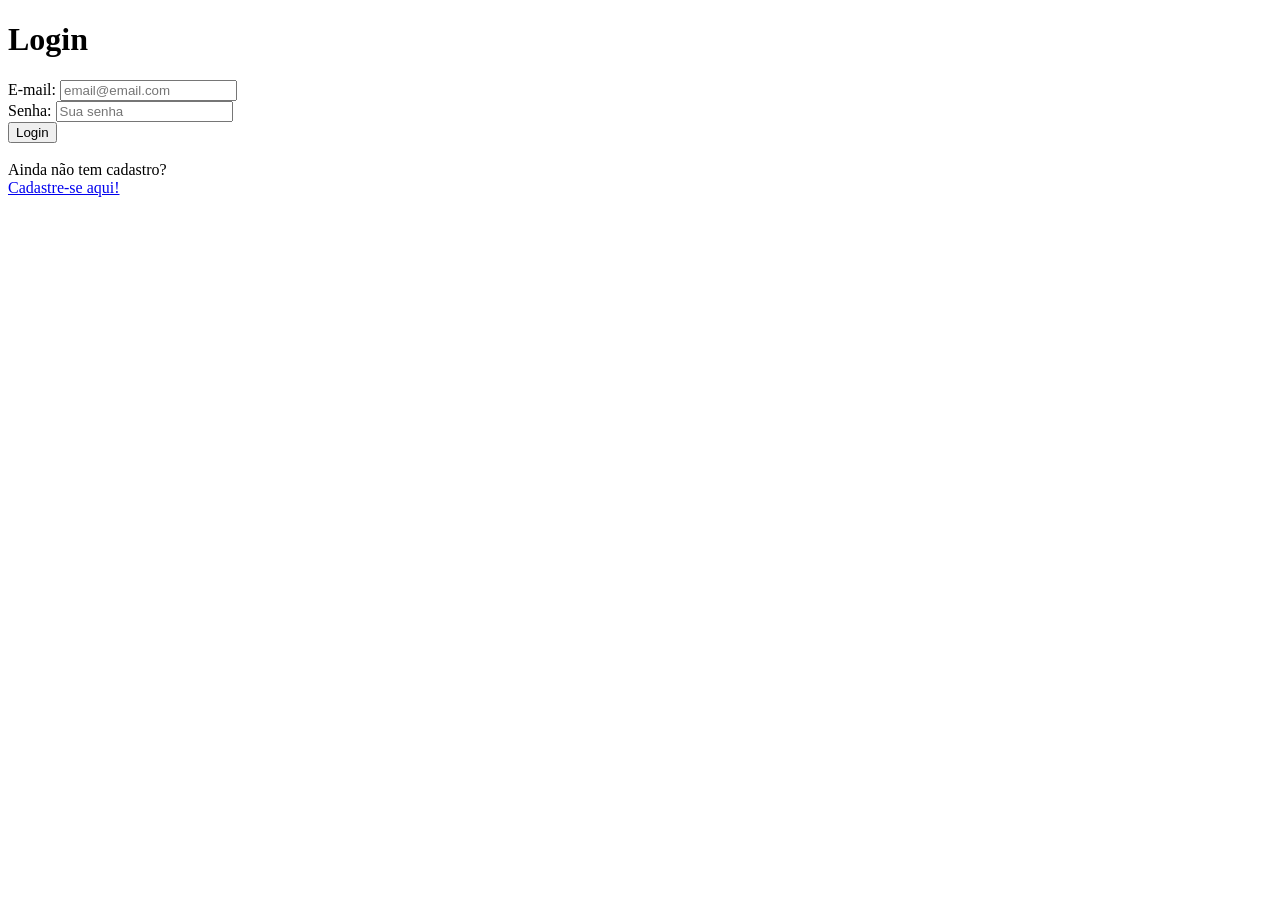
==== index.html @ de08f321 "Added all basic js/html pages" ====
<!DOCTYPE html>
<html lang="pt-BR">
<head>
    <meta charset="UTF-8">
    <meta name="viewport" content="width=device-width, initial-scale=1.0">
    <link rel="stylesheet" href="./css/style.css">
    <title>Login</title>
</head>
<body>

    <h1>Login</h1>

    <form id="login-form">
        <label for="login-email-input">E-mail:</label>
        <input
            id="login-email-input"
            name="email"
            type="email"
            placeholder="email@email.com"
            required
        ><br/>

        <label for="login-password-input">Senha:</label>
        <input
            id="login-password-input"
            name="password"
            type="password"
            placeholder="Sua senha"
            required
        ><br/>

        <button type="submit">Login</button>
    </form><br/>


    Ainda não tem cadastro?<br>
    <a href="./register.html">Cadastre-se aqui!</a>

    <script src="./js/login.js"></script>

</body>
</html>
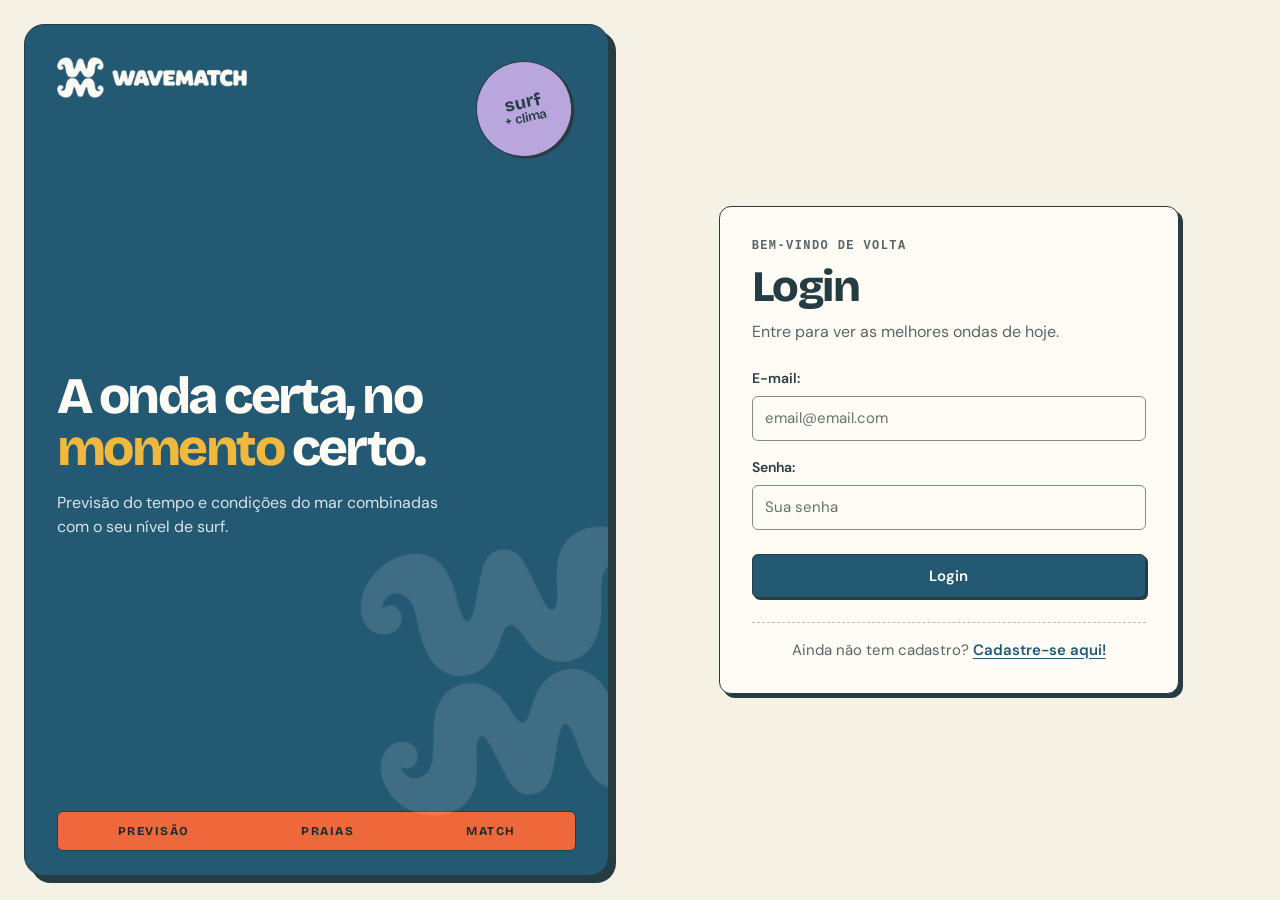
==== commit 8b229605: "Added Design System to project" ====
--- a/index.html
+++ b/index.html
@@ -3,41 +3,78 @@
 <head>
     <meta charset="UTF-8">
     <meta name="viewport" content="width=device-width, initial-scale=1.0">
+    <meta name="theme-color" content="#f6f1e5">
+    <link rel="icon" type="image/png" href="./assets/img/favicon.png">
+    <link rel="stylesheet" href="./assets/fonts/fonts.css">
+    <link rel="stylesheet" href="./css/tokens.css">
     <link rel="stylesheet" href="./css/style.css">
-    <title>Login</title>
+    <title>WaveMatch | Login</title>
 </head>
 <body>
 
-    <h1>Login</h1>
+<div class="auth">
 
-    <form id="login-form">
-        <label for="login-email-input">E-mail:</label>
-        <input
-            id="login-email-input"
-            name="email"
-            type="email"
-            placeholder="email@email.com"
-            required
-        ><br/>
+    <aside class="auth-brand">
+        <img class="brand-lockup" src="./assets/img/wavematch-lockup-cream.png" alt="WaveMatch">
+        <img class="brand-mark-bg" src="./assets/img/wavematch-mark-cream.png" alt="">
+        <span class="sticker" aria-hidden="true"><b>surf</b>+ clima</span>
 
-        <label for="login-password-input">Senha:</label>
-        <input
-            id="login-password-input"
-            name="password"
-            type="password"
-            placeholder="Sua senha"
-            required
-        ><br/>
+        <div>
+            <h2>A onda certa, no <span>momento</span> certo.</h2>
+            <p>Previsão do tempo e condições do mar combinadas com o seu nível de surf.</p>
+        </div>
 
-        <button type="submit">Login</button>
-    </form><br/>
+        <div class="ribbon" aria-hidden="true">
+            <span>Previsão</span><span>Praias</span><span>Match</span>
+        </div>
+    </aside>
 
+    <main class="auth-main">
+        <div class="card auth-card">
 
-    Ainda não tem cadastro?<br>
-    <a href="./register.html">Cadastre-se aqui!</a>
+            <span class="eyebrow">Bem-vindo de volta</span>
+            <h1>Login</h1>
+            <p class="auth-lead">Entre para ver as melhores ondas de hoje.</p>
+
+            <form id="login-form">
+                <div class="field">
+                    <label for="login-email-input">E-mail:</label>
+                    <input
+                        id="login-email-input"
+                        name="email"
+                        type="email"
+                        placeholder="email@email.com"
+                        autocomplete="email"
+                        required
+                    >
+                </div>
+
+                <div class="field">
+                    <label for="login-password-input">Senha:</label>
+                    <input
+                        id="login-password-input"
+                        name="password"
+                        type="password"
+                        placeholder="Sua senha"
+                        autocomplete="current-password"
+                        required
+                    >
+                </div>
+
+                <button class="btn primary block" type="submit">Login</button>
+            </form>
+
+            <p class="auth-switch">
+                Ainda não tem cadastro?
+                <a href="./register.html">Cadastre-se aqui!</a>
+            </p>
+
+        </div>
+    </main>
+
+</div>
 
     <script src="./js/login.js"></script>
 
 </body>
 </html>
-
--- a/assets/fonts/fonts.css
+++ b/assets/fonts/fonts.css
@@ -0,0 +1,68 @@
+@font-face {
+  font-family: 'Bricolage Grotesque';
+  font-style: normal;
+  font-weight: 400;
+  font-stretch: normal;
+  font-display: swap;
+  src: url(font-0.ttf) format('truetype');
+}
+@font-face {
+  font-family: 'Bricolage Grotesque';
+  font-style: normal;
+  font-weight: 500;
+  font-stretch: normal;
+  font-display: swap;
+  src: url(font-1.ttf) format('truetype');
+}
+@font-face {
+  font-family: 'Bricolage Grotesque';
+  font-style: normal;
+  font-weight: 600;
+  font-stretch: normal;
+  font-display: swap;
+  src: url(font-2.ttf) format('truetype');
+}
+@font-face {
+  font-family: 'Bricolage Grotesque';
+  font-style: normal;
+  font-weight: 700;
+  font-stretch: normal;
+  font-display: swap;
+  src: url(font-3.ttf) format('truetype');
+}
+@font-face {
+  font-family: 'Bricolage Grotesque';
+  font-style: normal;
+  font-weight: 800;
+  font-stretch: normal;
+  font-display: swap;
+  src: url(font-4.ttf) format('truetype');
+}
+@font-face {
+  font-family: 'DM Sans';
+  font-style: normal;
+  font-weight: 400;
+  font-display: swap;
+  src: url(font-5.ttf) format('truetype');
+}
+@font-face {
+  font-family: 'DM Sans';
+  font-style: normal;
+  font-weight: 500;
+  font-display: swap;
+  src: url(font-6.ttf) format('truetype');
+}
+@font-face {
+  font-family: 'DM Sans';
+  font-style: normal;
+  font-weight: 600;
+  font-display: swap;
+  src: url(font-7.ttf) format('truetype');
+}
+@font-face {
+  font-family: 'DM Sans';
+  font-style: normal;
+  font-weight: 700;
+  font-display: swap;
+  src: url(font-8.ttf) format('truetype');
+}
--- a/css/tokens.css
+++ b/css/tokens.css
@@ -0,0 +1,12 @@
+:root {
+  --color-paper:#f6f1e5; --color-surface:#fffcf5; --color-ink:#263c43; --color-muted:#586667; --color-line:#b9beb2;
+  --color-blue:#245974; --color-orange:#ef683b; --color-green:#386550; --color-lavender:#b8a6dd; --color-yellow:#efb841;
+  --color-action:var(--color-blue); --color-danger:#a32f32; --color-success:#286044; --color-warning:#825411; --color-info:#245974;
+  --color-success-bg:#e0eddc; --color-danger-bg:#fbe4df; --color-warning-bg:#fff0c5; --color-info-bg:#e1edf1;
+  --font-display:'Bricolage Grotesque',Georgia,serif; --font-body:'DM Sans',Arial,sans-serif; --font-code:Consolas,'Courier New',monospace;
+  --text-display:clamp(2.4rem,4vw,3.8rem); --text-title:1.65rem; --text-body:1rem; --text-label:.875rem; --text-caption:.8125rem;
+  --space-1:4px; --space-2:8px; --space-3:12px; --space-4:16px; --space-6:24px; --space-8:32px; --space-12:48px; --space-16:64px;
+  --radius-sm:6px; --radius-md:12px; --radius-lg:20px; --radius-pill:999px;
+  --border:1.5px solid var(--color-ink); --shadow-sm:2px 2px 0 var(--color-ink); --shadow-md:4px 4px 0 var(--color-ink); --shadow-lg:7px 7px 0 var(--color-ink);
+  --focus:0 0 0 3px var(--color-surface),0 0 0 5px var(--color-blue); --duration:160ms;
+}
--- a/css/style.css
+++ b/css/style.css
@@ -0,0 +1,516 @@
+/* ==========================================================================
+   WaveMatch — estilos da aplicação
+   Baseado no design system Orbit UI · WaveMatch (tokens em ./tokens.css,
+   fontes em ../assets/fonts/fonts.css). Apenas visual: nenhum seletor
+   depende de lógica, e os IDs usados pelo JavaScript não são alterados.
+   ========================================================================== */
+
+/* ---------- Base ---------- */
+*, *::before, *::after { box-sizing: border-box; }
+
+html { -webkit-text-size-adjust: 100%; }
+
+body {
+  margin: 0;
+  min-height: 100vh;
+  background: var(--color-paper);
+  color: var(--color-ink);
+  font: var(--text-body)/1.5 var(--font-body);
+}
+
+button, input, select, textarea { font: inherit; color: inherit; }
+button, a, input, select, textarea { touch-action: manipulation; -webkit-tap-highlight-color: transparent; }
+button { cursor: pointer; }
+img { max-width: 100%; display: block; }
+
+h1, h2, h3, p { margin: 0; }
+h1, h2, h3 {
+  font-family: var(--font-display);
+  line-height: 1.12;
+  letter-spacing: -.035em;
+  text-wrap: balance;
+}
+h1 { font-size: clamp(2rem, 3.4vw, 2.75rem); font-weight: 800; }
+h2 { font-size: var(--text-title); font-weight: 700; }
+p { color: var(--color-muted); }
+
+a { color: var(--color-blue); font-weight: 600; text-underline-offset: 3px; }
+a:hover { color: #18465d; }
+
+button:focus-visible, a:focus-visible, input:focus-visible,
+select:focus-visible, textarea:focus-visible {
+  outline: none;
+  box-shadow: var(--focus);
+}
+
+:disabled { opacity: .48; cursor: not-allowed; }
+
+.eyebrow {
+  display: block;
+  font: 600 12px var(--font-code);
+  letter-spacing: 1.4px;
+  text-transform: uppercase;
+  color: var(--color-muted);
+}
+
+/* ---------- Botões ---------- */
+.btn {
+  display: inline-flex;
+  justify-content: center;
+  align-items: center;
+  gap: var(--space-2);
+  min-height: 44px;
+  padding: 10px 18px;
+  border: var(--border);
+  border-radius: var(--radius-sm);
+  background: var(--color-surface);
+  font-size: 15px;
+  font-weight: 600;
+  line-height: 1.2;
+  text-decoration: none;
+  transition: background var(--duration), transform var(--duration), box-shadow var(--duration);
+}
+.btn:hover:not(:disabled) { transform: translate(-1px, -1px); box-shadow: var(--shadow-sm); }
+.btn:active:not(:disabled) { transform: translate(1px, 1px); box-shadow: none; }
+.btn:focus-visible { box-shadow: var(--focus); }
+
+.btn.primary { background: var(--color-blue); color: var(--color-surface); box-shadow: var(--shadow-sm); }
+.btn.primary:hover:not(:disabled) { background: #18465d; box-shadow: var(--shadow-md); }
+.btn.danger { background: var(--color-danger); color: #fff; }
+.btn.danger:hover:not(:disabled) { background: #8a2629; }
+.btn.block { width: 100%; }
+
+/* ---------- Campos ---------- */
+.field {
+  display: flex;
+  flex-direction: column;
+  gap: 7px;
+  margin-bottom: var(--space-4);
+  font-size: var(--text-label);
+  font-weight: 600;
+}
+
+.field-grid {
+  display: grid;
+  grid-template-columns: 1fr 1fr;
+  gap: 0 var(--space-4);
+}
+
+.field-hint {
+  font-size: var(--text-caption);
+  font-weight: 400;
+  color: var(--color-muted);
+}
+
+input:not([type=checkbox], [type=radio], [type=range]),
+select,
+textarea {
+  width: 100%;
+  min-width: 0;
+  min-height: 44px;
+  padding: 11px 12px;
+  border: 1px solid #7e8e85;
+  border-radius: var(--radius-sm);
+  background: var(--color-surface);
+  font-size: 15px;
+  font-weight: 400;
+  line-height: 1.4;
+  transition: border-color var(--duration), box-shadow var(--duration);
+}
+input:hover:not(:focus, :disabled), select:hover:not(:focus, :disabled) { border-color: var(--color-ink); }
+input:focus-visible, select:focus-visible { border-color: var(--color-blue); }
+input::placeholder { color: #65716d; }
+
+/* Estado de erro nativo — aparece só depois que a pessoa interage */
+input:user-invalid, select:user-invalid {
+  border: 2px solid var(--color-danger);
+  background: #fff6ef;
+}
+
+select {
+  appearance: none;
+  -webkit-appearance: none;
+  padding-right: 40px;
+  background-image: url("data:image/svg+xml,%3Csvg xmlns='http://www.w3.org/2000/svg' width='18' height='18' fill='none' stroke='%23263c43' stroke-width='1.7' stroke-linecap='round' stroke-linejoin='round' viewBox='0 0 24 24'%3E%3Cpath d='m6 9 6 6 6-6'/%3E%3C/svg%3E");
+  background-repeat: no-repeat;
+  background-position: right 12px center;
+  cursor: pointer;
+}
+
+input[type=date]::-webkit-calendar-picker-indicator { cursor: pointer; opacity: .75; }
+
+/* ---------- Cartões ---------- */
+.card {
+  background: var(--color-surface);
+  border: var(--border);
+  border-radius: var(--radius-md);
+  box-shadow: var(--shadow-md);
+  padding: var(--space-8);
+}
+
+/* ==========================================================================
+   Autenticação (login e cadastro)
+   ========================================================================== */
+.auth {
+  min-height: 100vh;
+  display: grid;
+  grid-template-columns: minmax(0, 1fr) minmax(0, 1.05fr);
+  gap: var(--space-8);
+  padding: var(--space-6);
+}
+
+.auth-brand {
+  position: relative;
+  display: flex;
+  flex-direction: column;
+  justify-content: space-between;
+  gap: var(--space-8);
+  padding: var(--space-8) var(--space-8) var(--space-6);
+  background: var(--color-blue);
+  color: var(--color-surface);
+  border: var(--border);
+  border-radius: var(--radius-lg);
+  box-shadow: var(--shadow-lg);
+  overflow: hidden;
+}
+
+.auth-brand .brand-lockup { width: 190px; }
+
+.auth-brand h2 {
+  font-size: clamp(2.2rem, 4vw, 3.6rem);
+  font-weight: 800;
+  letter-spacing: -.05em;
+  line-height: 1.02;
+  max-width: 11ch;
+}
+.auth-brand h2 span { color: var(--color-yellow); }
+.auth-brand p { color: #d9e4e6; max-width: 36ch; margin-top: var(--space-4); }
+
+.brand-mark-bg {
+  position: absolute;
+  right: -60px;
+  bottom: 70px;
+  width: 300px;
+  opacity: .12;
+  transform: rotate(-8deg);
+  pointer-events: none;
+}
+
+.sticker {
+  position: absolute;
+  top: 36px;
+  right: 36px;
+  width: 96px;
+  height: 96px;
+  display: flex;
+  flex-direction: column;
+  justify-content: center;
+  text-align: center;
+  background: var(--color-lavender);
+  color: var(--color-ink);
+  border: var(--border);
+  border-radius: 50%;
+  box-shadow: var(--shadow-sm);
+  font: 600 13px/1.05 var(--font-display);
+  transform: rotate(-12deg);
+}
+.sticker b { font-size: 18px; }
+
+.ribbon {
+  display: flex;
+  flex-wrap: wrap;
+  justify-content: space-around;
+  gap: var(--space-2) var(--space-4);
+  padding: 12px;
+  background: var(--color-orange);
+  color: #172b30;
+  border: var(--border);
+  border-radius: var(--radius-sm);
+  font: 700 12px var(--font-display);
+  letter-spacing: 1.5px;
+  text-transform: uppercase;
+}
+
+.auth-main {
+  display: flex;
+  align-items: center;
+  justify-content: center;
+  padding: var(--space-6) 0;
+}
+
+.auth-card { width: 100%; max-width: 460px; }
+.auth-card h1 { margin: 10px 0 var(--space-2); }
+.auth-lead { margin-bottom: var(--space-6); }
+.auth-card form .btn { margin-top: var(--space-2); }
+
+.auth-switch {
+  margin-top: var(--space-6);
+  padding-top: var(--space-4);
+  border-top: 1px dashed var(--color-line);
+  font-size: 15px;
+  text-align: center;
+}
+
+/* ==========================================================================
+   Área logada (dashboard e perfil)
+   ========================================================================== */
+.app-header {
+  position: sticky;
+  top: 0;
+  z-index: 10;
+  display: flex;
+  align-items: center;
+  justify-content: space-between;
+  gap: var(--space-4);
+  min-height: 72px;
+  padding: var(--space-3) clamp(16px, 4vw, 42px);
+  background: var(--color-paper);
+  border-bottom: 1px solid var(--color-line);
+}
+
+.app-header .brand { display: inline-flex; }
+.app-header .brand-lockup { width: 160px; }
+
+.app-nav { display: flex; gap: var(--space-1); }
+.app-nav a {
+  padding: 9px 12px;
+  border: 1px solid transparent;
+  border-radius: var(--radius-sm);
+  color: var(--color-ink);
+  font-size: 14px;
+  font-weight: 500;
+  text-decoration: none;
+  white-space: nowrap;
+}
+.app-nav a:hover { background: #e7e3d5; }
+.app-nav a[aria-current=page] {
+  background: #e2dfcf;
+  border-color: var(--color-ink);
+  box-shadow: var(--shadow-sm);
+}
+
+.page {
+  max-width: 880px;
+  margin: 0 auto;
+  padding: var(--space-12) clamp(16px, 4vw, 42px) var(--space-16);
+}
+
+.page-heading { margin-bottom: var(--space-8); }
+.page-heading h1 { margin-top: 10px; }
+
+/* ---------- Dashboard ---------- */
+#welcome-message { max-width: 22ch; }
+
+.weather-card {
+  position: relative;
+  display: grid;
+  grid-template-columns: auto 1fr;
+  align-items: center;
+  gap: var(--space-2) var(--space-6);
+  margin-bottom: var(--space-12);
+  padding: var(--space-6) var(--space-8);
+  background: var(--color-yellow);
+  border: var(--border);
+  border-radius: var(--radius-md);
+  box-shadow: var(--shadow-md);
+}
+.weather-card p { color: var(--color-ink); }
+
+.weather-card p { grid-column: 2; }
+
+#temperature {
+  grid-column: 1;
+  grid-row: 1 / span 2;
+  font: 700 clamp(1.4rem, 2.6vw, 1.9rem)/1.1 var(--font-display);
+  letter-spacing: -.03em;
+  padding-right: var(--space-6);
+  border-right: 1.5px dashed var(--color-ink);
+  max-width: 13ch;
+}
+#weather-condition { font-weight: 600; font-size: 1.05rem; }
+#weather-message { font-size: 15px; }
+
+.section-heading { margin-bottom: var(--space-6); }
+.section-heading h2 { margin-top: 8px; font-size: clamp(1.6rem, 2.3vw, 2.1rem); }
+
+/* Os itens de #recommendations são criados pelo dashboard.js como uma
+   sequência plana de <h2> (praia) e <p> (período). O CSS agrupa cada praia
+   visualmente como um cartão, sem alterar o script. */
+#recommendations > h2,
+#recommendations > p {
+  margin: 0;
+  background: var(--color-surface);
+  border-inline: var(--border);
+  box-shadow: 4px 4px 0 var(--color-ink);
+}
+
+#recommendations > h2 {
+  display: flex;
+  align-items: center;
+  gap: var(--space-3);
+  margin-top: var(--space-6);
+  padding: var(--space-4) var(--space-6);
+  border-top: var(--border);
+  border-bottom: 1px solid var(--color-line);
+  border-radius: var(--radius-md) var(--radius-md) 0 0;
+  font-size: 1.35rem;
+}
+#recommendations > h2:first-child { margin-top: 0; }
+#recommendations > h2::before {
+  content: "";
+  width: 30px;
+  height: 27px;
+  flex-shrink: 0;
+  background: url("../assets/img/wavematch-mark-orange.png") center / contain no-repeat;
+}
+
+#recommendations > p {
+  position: relative;
+  padding: 13px var(--space-6) 13px calc(var(--space-6) + 22px);
+  color: var(--color-ink);
+  font-size: 15px;
+  font-weight: 500;
+  font-variant-numeric: tabular-nums;
+}
+#recommendations > p::before {
+  content: "";
+  position: absolute;
+  left: var(--space-6);
+  top: 50%;
+  width: 10px;
+  height: 10px;
+  margin-top: -5px;
+  border: 1.5px solid var(--color-ink);
+  border-radius: 50%;
+  background: var(--color-lavender);
+}
+#recommendations > p + p { border-top: 1px dashed #dedfd3; }
+
+/* Primeiro período de cada praia = melhor opção */
+#recommendations > h2 + p { font-weight: 700; }
+#recommendations > h2 + p::before { background: var(--color-orange); }
+
+/* Último período de cada praia fecha o cartão */
+#recommendations > p:has(+ h2),
+#recommendations > p:last-child {
+  border-bottom: var(--border);
+  border-radius: 0 0 var(--radius-md) var(--radius-md);
+}
+
+/* Carregamento: enquanto o script não preenche os elementos */
+.weather-card p:empty,
+#welcome-message:empty,
+#recommendations:empty {
+  display: block;
+  border-radius: 4px;
+  background: rgb(38 60 67 / .12);
+  animation: pulse 1.2s ease-in-out infinite alternate;
+}
+.weather-card p:empty { height: 1em; min-width: 160px; }
+#temperature:empty { height: 2.2em; border-right: 0; width: 120px; }
+#welcome-message:empty { height: 1.2em; width: min(520px, 100%); }
+#recommendations:empty {
+  height: 180px;
+  border: 1px dashed var(--color-line);
+  border-radius: var(--radius-md);
+  background: var(--color-surface);
+}
+@keyframes pulse { to { opacity: .45; } }
+
+/* ---------- Perfil ---------- */
+.profile-card { margin-bottom: var(--space-8); }
+
+.profile-identity {
+  display: flex;
+  align-items: center;
+  gap: var(--space-4);
+  padding-bottom: var(--space-6);
+  margin-bottom: var(--space-6);
+  border-bottom: 1px solid var(--color-line);
+}
+.profile-avatar {
+  width: 64px;
+  height: 64px;
+  flex-shrink: 0;
+  display: flex;
+  align-items: center;
+  justify-content: center;
+  background: var(--color-lavender);
+  border: var(--border);
+  border-radius: var(--radius-md);
+  box-shadow: var(--shadow-sm);
+}
+.profile-avatar img { width: 40px; }
+.profile-identity > div { min-width: 0; }
+
+#profile-name { font-size: 1.6rem; overflow-wrap: anywhere; }
+#profile-email, #profile-dob { font-size: 14px; overflow-wrap: anywhere; }
+#profile-email { margin-top: 4px; }
+#profile-name:empty, #profile-email:empty, #profile-dob:empty {
+  height: 1em;
+  width: 180px;
+  margin-top: 6px;
+  border-radius: 4px;
+  background: rgb(38 60 67 / .12);
+  animation: pulse 1.2s ease-in-out infinite alternate;
+}
+#profile-name:empty { height: 1.4em; width: 240px; }
+
+.form-section-title { margin-bottom: var(--space-4); }
+
+.form-actions {
+  display: flex;
+  justify-content: flex-end;
+  margin-top: var(--space-2);
+}
+
+.danger-zone {
+  display: flex;
+  align-items: center;
+  justify-content: space-between;
+  gap: var(--space-4);
+  flex-wrap: wrap;
+  padding: var(--space-6);
+  background: var(--color-danger-bg);
+  border: 1px solid var(--color-danger);
+  border-radius: var(--radius-md);
+}
+.danger-zone h2 { font-size: 1.15rem; color: var(--color-danger); }
+.danger-zone p { font-size: 14px; margin-top: 4px; color: #7a2427; }
+
+/* ==========================================================================
+   Responsivo
+   ========================================================================== */
+@media (max-width: 900px) {
+  .auth { grid-template-columns: 1fr; align-content: start; gap: 0; padding: var(--space-4); }
+  .auth-brand {
+    gap: var(--space-4);
+    padding: var(--space-6);
+    box-shadow: var(--shadow-md);
+  }
+  .auth-brand h2 { font-size: clamp(1.8rem, 7vw, 2.4rem); max-width: 16ch; }
+  .auth-brand p, .brand-mark-bg { display: none; }
+  .sticker { width: 74px; height: 74px; top: 20px; right: 20px; font-size: 10px; }
+  .sticker b { font-size: 14px; }
+  .auth-main { padding-top: var(--space-6); }
+}
+
+@media (max-width: 600px) {
+  .card { padding: var(--space-6) var(--space-4); }
+  .field-grid { grid-template-columns: 1fr; }
+  .ribbon { display: none; }
+  .app-header .brand-lockup { width: 130px; }
+  .app-nav a { padding: 8px 9px; font-size: 13px; }
+  .page { padding-top: var(--space-8); }
+  .weather-card { grid-template-columns: 1fr; padding: var(--space-6); }
+  .weather-card p { grid-column: 1; }
+  #temperature { order: -1; grid-row: auto; border-right: 0; padding: 0 0 var(--space-3); border-bottom: 1.5px dashed var(--color-ink); max-width: none; }
+  #recommendations > h2 { padding: var(--space-4); }
+  #recommendations > p { padding-left: calc(var(--space-4) + 22px); }
+  #recommendations > p::before { left: var(--space-4); }
+  .form-actions .btn, .danger-zone .btn { width: 100%; }
+}
+
+@media (prefers-reduced-motion: reduce) {
+  *, *::before, *::after { animation: none !important; transition: none !important; }
+}
